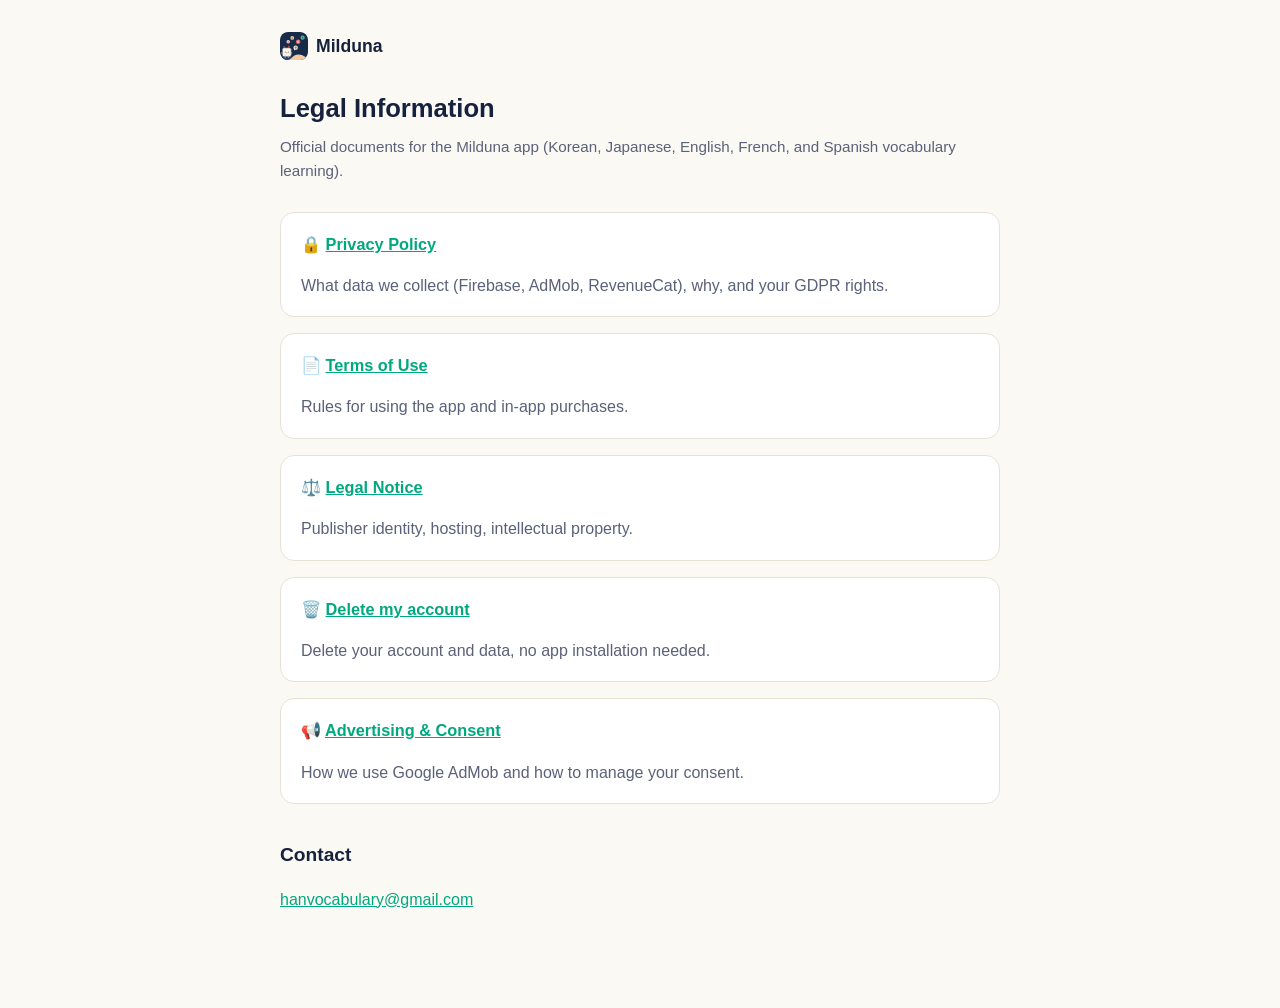
==== index.html @ bac8a0e8 "commit" ====
<!DOCTYPE html>
<html lang="en">
<head>
<meta charset="UTF-8">
<meta name="viewport" content="width=device-width, initial-scale=1">
<title>Milduna — Legal Information</title>
<meta name="description" content="Privacy Policy, Terms of Use, Legal Notice and account deletion for the Milduna app.">
<link rel="icon" href="favicon.ico" sizes="any">
<link rel="stylesheet" href="shared.css">
</head>
<body>
<div class="page">
  <div class="top-nav">
    <span class="brand"><svg class="logo-mark" viewBox="0 0 512 512" role="img" aria-label="Milduna"><rect x="0" y="0" width="512" height="512" rx="115" fill="#182B49"/><defs><clipPath id="mld-legal"><rect width="512" height="512" rx="115"/></clipPath></defs><g clip-path="url(#mld-legal)"><path d="M-40,512 C20.8,512 27.2,398 120,398 C213.6,398 249.6,512 300,512 Z" fill="#24406B"/><path d="M140,512 C216,512 224,412 340,412 C454.4,412 498.4,512 560,512 Z" fill="#F2C9A0"/><g transform="translate(26,244) scale(0.56)"><rect x="64" y="96" width="268" height="268" rx="54" fill="#EDDABC" stroke="#182B49" stroke-width="15"/><rect x="48" y="88" width="268" height="276" rx="54" fill="#F6E8D2" stroke="#182B49" stroke-width="15"/><g transform="rotate(-11 96 92)"><path d="M70,100 L70,14 L96,36 L122,14 L122,100 Z" fill="#E85D5D" stroke="#182B49" stroke-width="13" stroke-linejoin="round"/></g><g transform="rotate(5 242 82)"><path d="M214,100 L214,2 L241,26 L268,2 L268,100 Z" fill="#E85D5D" stroke="#182B49" stroke-width="13" stroke-linejoin="round"/></g><ellipse cx="20" cy="248" rx="25" ry="33" fill="#FFF4E6" stroke="#182B49" stroke-width="13"/><ellipse cx="328" cy="250" rx="25" ry="33" fill="#FFF4E6" stroke="#182B49" stroke-width="13"/><rect x="28" y="80" width="292" height="290" rx="58" fill="#FFF4E6" stroke="#182B49" stroke-width="15"/><ellipse cx="122" cy="378" rx="25" ry="28" fill="#FFF4E6" stroke="#182B49" stroke-width="13"/><ellipse cx="228" cy="378" rx="25" ry="28" fill="#FFF4E6" stroke="#182B49" stroke-width="13"/><ellipse cx="122" cy="218" rx="13" ry="19" fill="#182B49"/><ellipse cx="226" cy="218" rx="13" ry="19" fill="#182B49"/><path d="M157,245 Q174,261 191,245" stroke="#182B49" stroke-width="11" fill="none" stroke-linecap="round"/><circle cx="86" cy="250" r="20" fill="#FFD6C9"/><circle cx="262" cy="250" r="20" fill="#FFD6C9"/></g><path d="M278,318 L258.8,338.8 L254,308.4 Z" fill="#FFF4E6"/><circle cx="286" cy="286" r="40" fill="#FFF4E6"/><g transform="translate(264.4,303.7) scale(0.04640,-0.04640)" fill="#182B49"><path d="M636 837H769V145H636ZM732 555H892V445H732ZM41 740H585V636H41ZM313 603Q380 603 431.5 580.5Q483 558 512.0 517.5Q541 477 541 425Q541 372 512.0 331.5Q483 291 431.5 268.5Q380 246 313 246Q247 246 195.0 268.5Q143 291 114.0 331.5Q85 372 85 425Q85 477 114.0 517.5Q143 558 195.0 580.5Q247 603 313 603ZM313 502Q269 502 241.0 482.0Q213 462 213 424Q213 387 241.0 367.0Q269 347 313 347Q358 347 385.5 367.0Q413 387 413 424Q413 462 385.5 482.0Q358 502 313 502ZM247 838H379V690H247ZM172 34H802V-73H172ZM172 197H306V-12H172Z"/></g><circle cx="332" cy="178" r="42" fill="#E85D5D"/><g transform="translate(307.3,196.1) scale(0.04872,-0.04872)" fill="#FFF4E6"><path d="M749 548 627 577C626 562 622 537 618 517H600C551 517 499 510 451 499L458 590C581 595 715 607 813 625L812 741C702 715 594 702 472 697L482 752C486 767 490 785 496 805L366 808C367 791 365 767 364 748L358 694H318C257 694 169 702 134 708L137 592C184 590 262 586 314 586H346C342 545 339 503 337 460C197 394 91 260 91 131C91 30 153 -14 226 -14C279 -14 332 2 381 26L394 -15L509 20C501 44 493 69 486 94C562 157 642 262 696 398C765 371 800 318 800 258C800 160 722 62 529 41L595 -64C841 -27 924 110 924 252C924 368 847 459 731 497ZM585 415C551 334 507 274 458 225C451 275 447 329 447 390V393C486 405 532 414 585 415ZM355 141C319 120 283 108 255 108C223 108 209 125 209 157C209 214 259 290 334 341C336 272 344 203 355 141Z"/></g><circle cx="414" cy="104" r="38" fill="#4FB89D"/><g transform="translate(399.9,120.3) scale(0.04408,-0.04408)" fill="#182B49"><path d="M-4 0 233 741H408L645 0H489L384 386Q367 444 351.5 506.5Q336 569 319 628H315Q301 568 284.5 506.0Q268 444 252 386L146 0ZM143 190V305H495V190Z"/></g><circle cx="224" cy="108" r="34" fill="#F2C9A0"/><g transform="translate(212.5,125.9) scale(0.03944,-0.03944)" fill="#182B49"><path d="M323 -14Q245 -14 182.0 21.0Q119 56 81.5 122.0Q44 188 44 280Q44 348 65.5 402.0Q87 456 124.5 494.5Q162 533 208.5 553.5Q255 574 305 574Q382 574 434.0 539.5Q486 505 512.5 444.5Q539 384 539 306Q539 286 537.0 267.5Q535 249 532 238H187Q193 193 214.0 162.0Q235 131 268.0 115.5Q301 100 343 100Q377 100 407.0 109.5Q437 119 468 138L518 48Q477 20 426.0 3.0Q375 -14 323 -14ZM184 337H413Q413 393 387.5 426.5Q362 460 307 460Q278 460 252.0 446.5Q226 433 208.0 405.5Q190 378 184 337ZM308 650 234 721 405 924 505 827Z"/></g><circle cx="150" cy="178" r="32" fill="#FFD6C9"/><g transform="translate(138.0,193.5) scale(0.03712,-0.03712)" fill="#182B49"><path d="M79 0V560H199L210 486H213Q250 522 294.0 548.0Q338 574 395 574Q486 574 527.0 514.5Q568 455 568 349V0H421V331Q421 396 402.5 422.0Q384 448 342 448Q308 448 282.5 432.0Q257 416 226 385V0ZM427 652Q399 652 377.5 664.0Q356 676 338.5 691.0Q321 706 306.0 718.0Q291 730 275 730Q256 730 245.5 713.0Q235 696 233 660L140 666Q141 720 156.0 757.5Q171 795 200.5 814.0Q230 833 273 833Q300 833 321.5 821.0Q343 809 360.5 793.5Q378 778 393.5 766.5Q409 755 424 755Q443 755 453.0 772.0Q463 789 467 823L559 819Q558 765 542.5 727.5Q527 690 498.5 671.0Q470 652 427 652Z"/></g></g></svg>Milduna</span>
  </div>

  <h1>Legal Information</h1>
  <p class="subtitle">Official documents for the Milduna app (Korean, Japanese, English, French, and Spanish vocabulary learning).</p>

  <div class="card">
    <h3 style="margin-top:0;">🔒 <a href="privacy.html">Privacy Policy</a></h3>
    <p style="margin-bottom:0; color:var(--ink-soft);">What data we collect (Firebase, AdMob, RevenueCat), why, and your GDPR rights.</p>
  </div>
  <div class="card">
    <h3 style="margin-top:0;">📄 <a href="terms.html">Terms of Use</a></h3>
    <p style="margin-bottom:0; color:var(--ink-soft);">Rules for using the app and in-app purchases.</p>
  </div>
  <div class="card">
    <h3 style="margin-top:0;">⚖️ <a href="legal.html">Legal Notice</a></h3>
    <p style="margin-bottom:0; color:var(--ink-soft);">Publisher identity, hosting, intellectual property.</p>
  </div>
  <div class="card">
    <h3 style="margin-top:0;">🗑️ <a href="account-deletion.html">Delete my account</a></h3>
    <p style="margin-bottom:0; color:var(--ink-soft);">Delete your account and data, no app installation needed.</p>
  </div>
  <div class="card">
    <h3 style="margin-top:0;">📢 <a href="ads-consent.html">Advertising &amp; Consent</a></h3>
    <p style="margin-bottom:0; color:var(--ink-soft);">How we use Google AdMob and how to manage your consent.</p>
  </div>

  <h2>Contact</h2>
  <p><a href="mailto:hanvocabulary@gmail.com">hanvocabulary@gmail.com</a></p>
</div>
</body>
</html>
---- shared.css ----
/* Milduna — feuille de style partagée pour les pages légales / conformité */
:root {
  --bg: #FBF9F4;
  --card: #FFFFFF;
  --ink: #16213E;
  --ink-soft: #5B6178;
  --mint: #00A87E;
  --coral: #D14848;
  --violet: #6C63FF;
  --border: #E7E2D6;
}
@media (prefers-color-scheme: dark) {
  :root {
    --bg: #0E1326;
    --card: #171D36;
    --ink: #F5F1E6;
    --ink-soft: #A7ACC4;
    --mint: #2BF0C2;
    --coral: #FF7A6E;
    --violet: #9089FF;
    --border: #2A3155;
  }
}
* { box-sizing: border-box; }
html, body {
  margin: 0; padding: 0;
  background: var(--bg);
  color: var(--ink);
  font-family: -apple-system, BlinkMacSystemFont, "Segoe UI", Roboto, "Helvetica Neue", Arial, sans-serif;
  line-height: 1.6;
  font-size: 16px;
  -webkit-text-size-adjust: 100%;
}
.page {
  max-width: 760px;
  margin: 0 auto;
  padding: 32px 20px 80px;
}
.top-nav {
  display: flex; align-items: center; gap: 10px;
  margin-bottom: 28px; flex-wrap: wrap;
}
.top-nav .brand {
  display: flex; align-items: center; gap: 8px;
  font-weight: 800; font-size: 1.1rem; text-decoration: none; color: var(--ink);
}

/* ---------- Marque Milduna (remplace le carre degrade .logo-dot) ----------
   L'ancien reperage etait un simple carre menthe-violet de 28 px, faute de logo : c'est le
   « carre bleu » visible en haut de chaque page. La marque le remplace, a la meme taille. */
.top-nav .logo-mark {
  width: 28px; height: 28px; border-radius: 8px;
  flex-shrink: 0; display: block;
}

.top-nav .logo-dot {
  width: 28px; height: 28px; border-radius: 8px;
  background: linear-gradient(135deg, var(--mint), var(--violet));
  flex-shrink: 0;
}
.top-nav .back-link {
  margin-left: auto;
  font-size: 0.9rem; color: var(--ink-soft); text-decoration: none;
}
.top-nav .back-link:hover { color: var(--mint); }
h1 { font-size: 1.6rem; margin: 0 0 6px; }
h2 { font-size: 1.2rem; margin: 36px 0 10px; border-top: 1px solid var(--border); padding-top: 20px; }
h2:first-of-type { border-top: none; padding-top: 0; }
h3 { font-size: 1.02rem; margin: 20px 0 8px; color: var(--ink); }
p, li { color: var(--ink); }
.subtitle { color: var(--ink-soft); font-size: 0.95rem; margin: 0 0 28px; }
.updated { color: var(--ink-soft); font-size: 0.85rem; }
a { color: var(--mint); }
table { width: 100%; border-collapse: collapse; margin: 12px 0; font-size: 0.92rem; }
th, td { text-align: left; padding: 8px 10px; border-bottom: 1px solid var(--border); vertical-align: top; }
th { color: var(--ink-soft); font-weight: 600; }
.card {
  background: var(--card); border: 1px solid var(--border);
  border-radius: 14px; padding: 18px 20px; margin: 16px 0;
}
.badge {
  display: inline-block; font-size: 0.78rem; font-weight: 700;
  padding: 3px 10px; border-radius: 999px; margin-right: 6px;
}
.badge-mint { background: color-mix(in srgb, var(--mint) 18%, transparent); color: var(--mint); }
.badge-coral { background: color-mix(in srgb, var(--coral) 18%, transparent); color: var(--coral); }
.badge-violet { background: color-mix(in srgb, var(--violet) 18%, transparent); color: var(--violet); }
.todo {
  border: 1px dashed var(--coral); background: color-mix(in srgb, var(--coral) 8%, transparent);
  border-radius: 10px; padding: 10px 14px; font-size: 0.88rem; color: var(--coral); margin: 10px 0;
}
.footer-links {
  margin-top: 60px; padding-top: 20px; border-top: 1px solid var(--border);
  display: flex; flex-wrap: wrap; gap: 14px; font-size: 0.85rem;
}
.footer-links a { color: var(--ink-soft); text-decoration: none; }
.footer-links a:hover { color: var(--mint); }
button, .btn {
  font: inherit; cursor: pointer; border: none; border-radius: 12px;
  padding: 13px 20px; font-weight: 700; font-size: 0.95rem;
}
.btn-primary { background: var(--mint); color: #06251C; }
.btn-danger { background: var(--coral); color: #2B0A0A; }
.btn-secondary { background: transparent; border: 1px solid var(--border); color: var(--ink); }
button:disabled { opacity: 0.5; cursor: not-allowed; }
input[type="email"], input[type="password"] {
  width: 100%; padding: 12px 14px; border-radius: 10px;
  border: 1px solid var(--border); background: var(--bg); color: var(--ink);
  font-size: 0.95rem; margin-bottom: 10px;
}
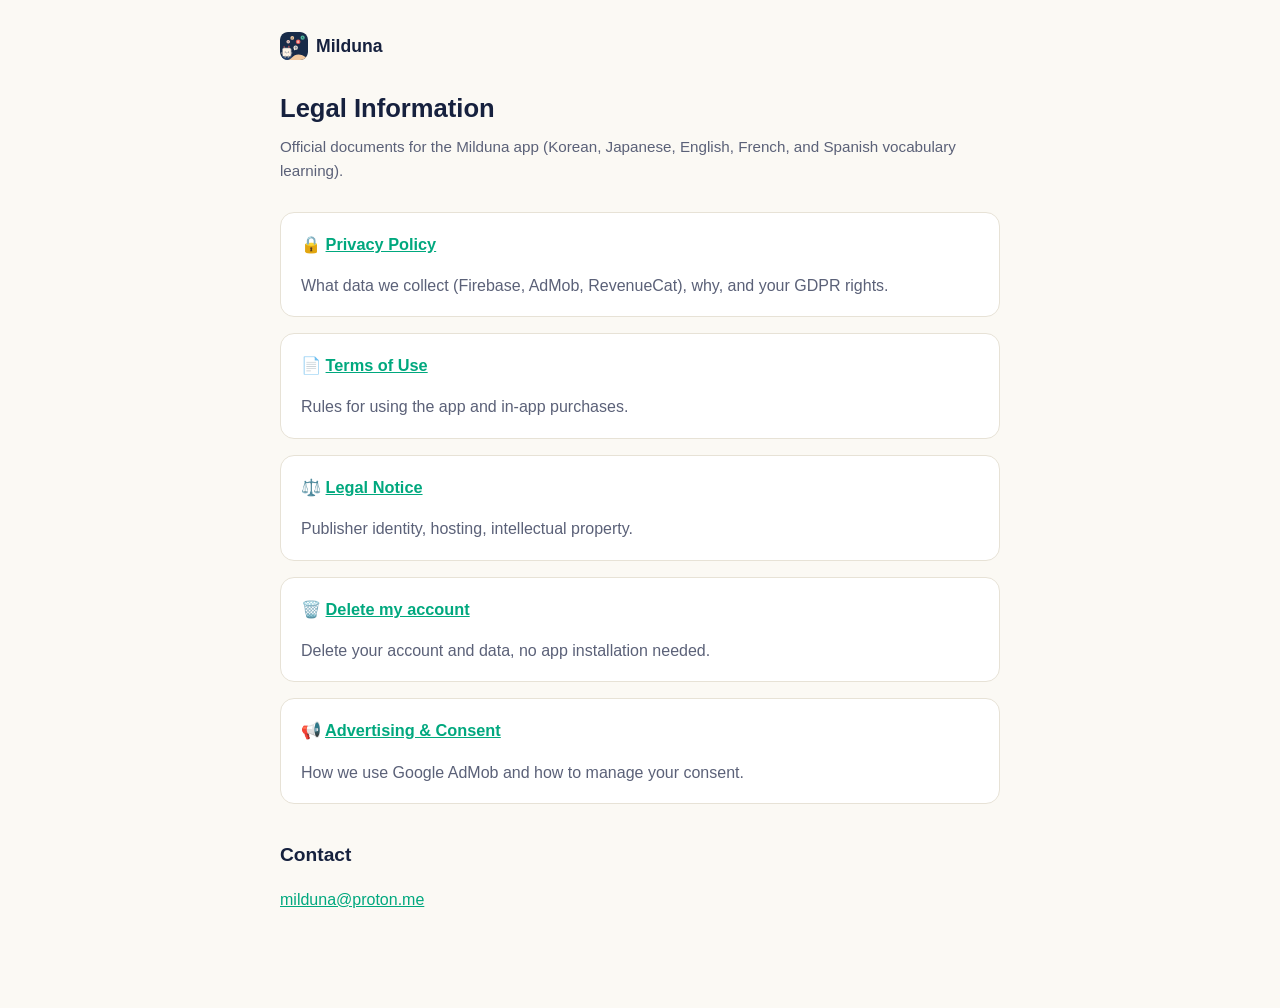
==== commit 52c05152: "commit" ====
--- a/index.html
+++ b/index.html
@@ -39,7 +39,7 @@
   </div>
 
   <h2>Contact</h2>
-  <p><a href="mailto:hanvocabulary@gmail.com">hanvocabulary@gmail.com</a></p>
+  <p><a href="mailto:milduna@proton.me">milduna@proton.me</a></p>
 </div>
 </body>
 </html>
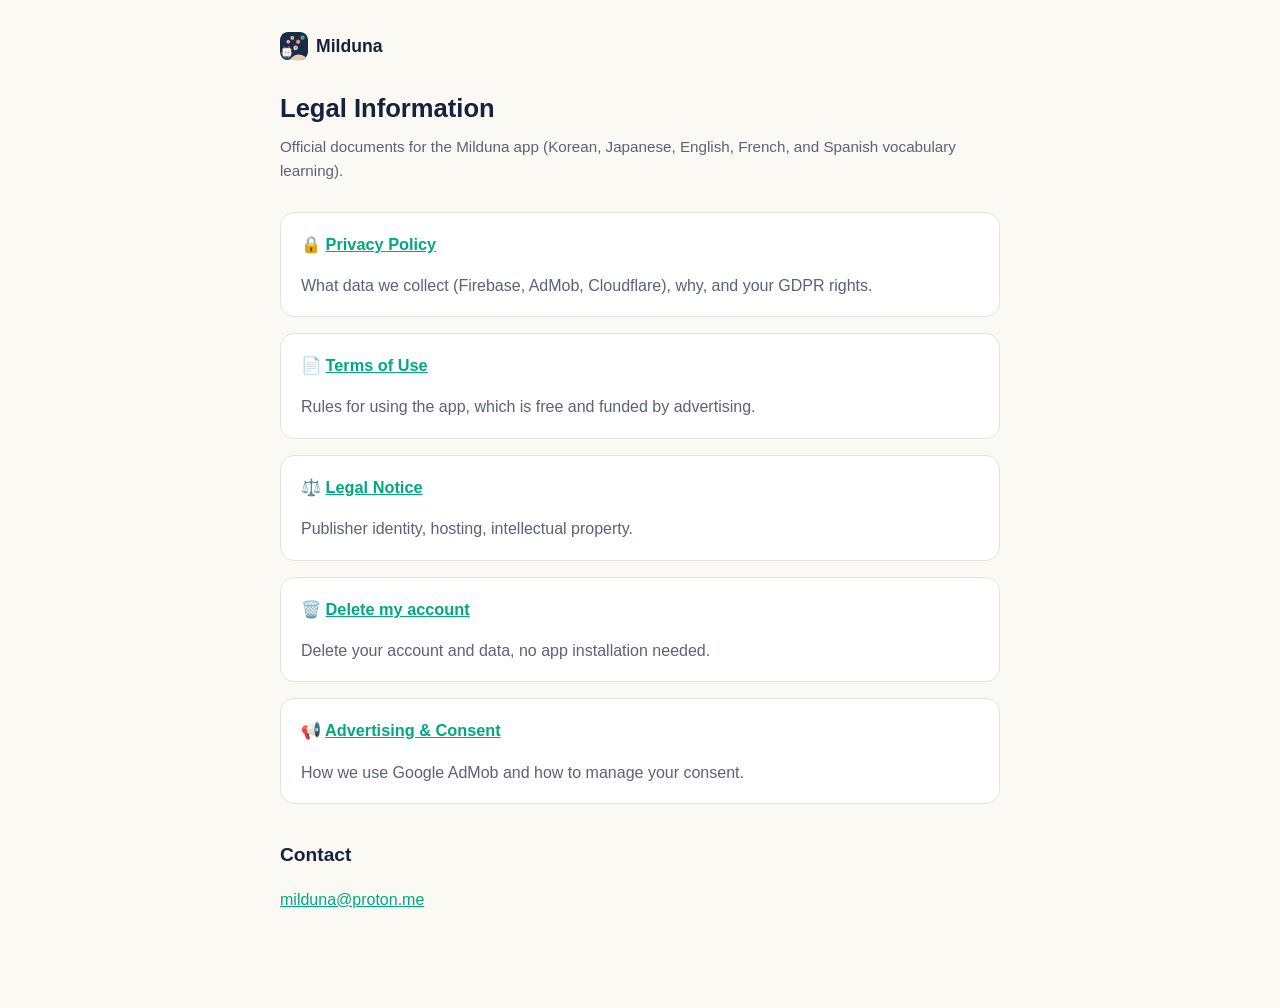
==== commit e6e36030: "c" ====
--- a/index.html
+++ b/index.html
@@ -19,11 +19,11 @@
 
   <div class="card">
     <h3 style="margin-top:0;">🔒 <a href="privacy.html">Privacy Policy</a></h3>
-    <p style="margin-bottom:0; color:var(--ink-soft);">What data we collect (Firebase, AdMob, RevenueCat), why, and your GDPR rights.</p>
+    <p style="margin-bottom:0; color:var(--ink-soft);">What data we collect (Firebase, AdMob, Cloudflare), why, and your GDPR rights.</p>
   </div>
   <div class="card">
     <h3 style="margin-top:0;">📄 <a href="terms.html">Terms of Use</a></h3>
-    <p style="margin-bottom:0; color:var(--ink-soft);">Rules for using the app and in-app purchases.</p>
+    <p style="margin-bottom:0; color:var(--ink-soft);">Rules for using the app, which is free and funded by advertising.</p>
   </div>
   <div class="card">
     <h3 style="margin-top:0;">⚖️ <a href="legal.html">Legal Notice</a></h3>
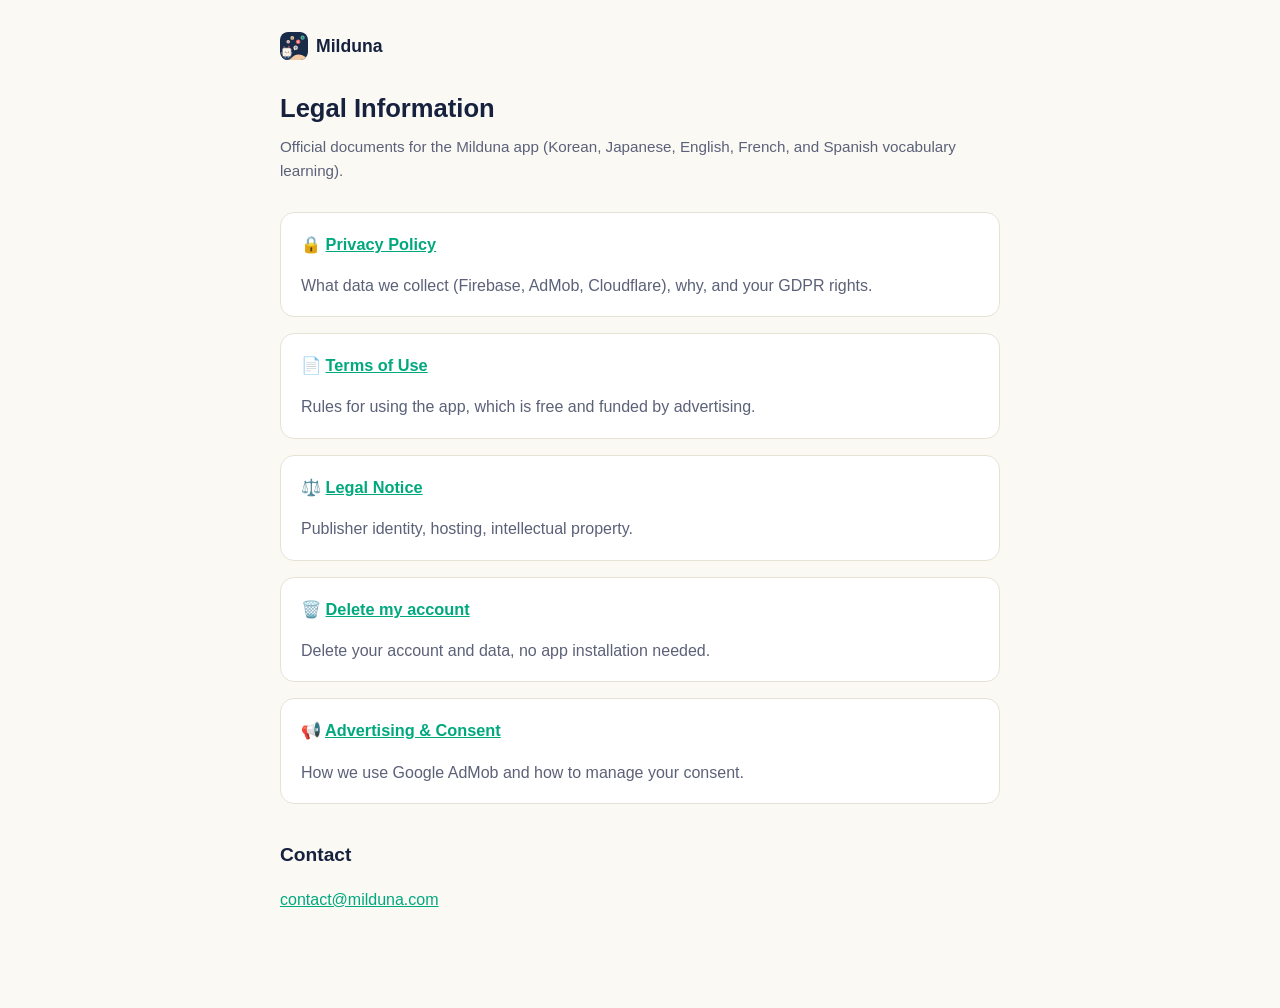
==== commit 9b92ac58: "Contact: milduna@proton.me -> contact@milduna.com L'adresse Proton personnelle etait publiee en clai" ====
--- a/index.html
+++ b/index.html
@@ -39,7 +39,7 @@
   </div>
 
   <h2>Contact</h2>
-  <p><a href="mailto:milduna@proton.me">milduna@proton.me</a></p>
+  <p><a href="mailto:contact@milduna.com">contact@milduna.com</a></p>
 </div>
 </body>
 </html>
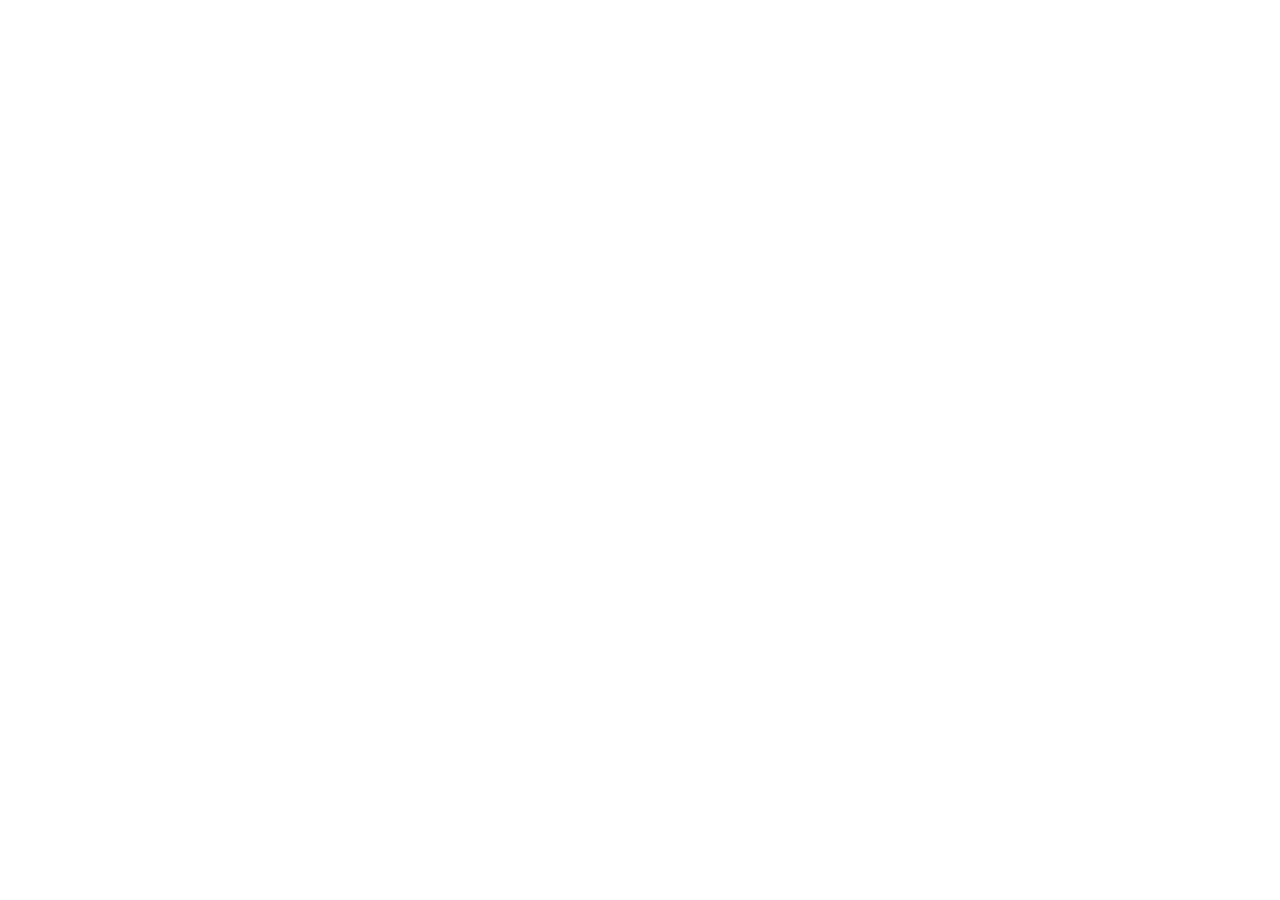
==== commit 80d5b665: "Les documents vivent sur milduna.com/legal/ : cette copie redirige (texte v2.1 conserve) Co-Authored" ====
--- a/index.html
+++ b/index.html
@@ -3,6 +3,11 @@
 <head>
 <meta charset="UTF-8">
 <meta name="viewport" content="width=device-width, initial-scale=1">
+<!-- Depuis le 2 septembre 2026 ces documents vivent sur milduna.com ; cette copie
+     ne sert plus qu a rediriger, et a rester lisible par les versions 1.0 de l app. -->
+<meta http-equiv="refresh" content="0; url=https://milduna.com/legal/">
+<link rel="canonical" href="https://milduna.com/legal/">
+
 <title>Milduna — Legal Information</title>
 <meta name="description" content="Privacy Policy, Terms of Use, Legal Notice and account deletion for the Milduna app.">
 <link rel="icon" href="favicon.ico" sizes="any">
@@ -39,7 +44,7 @@
   </div>
 
   <h2>Contact</h2>
-  <p><a href="mailto:contact@milduna.com">contact@milduna.com</a></p>
+  <p><!--email_off--><a href="mailto:contact@milduna.com">contact@milduna.com</a><!--/email_off--></p>
 </div>
 </body>
 </html>
